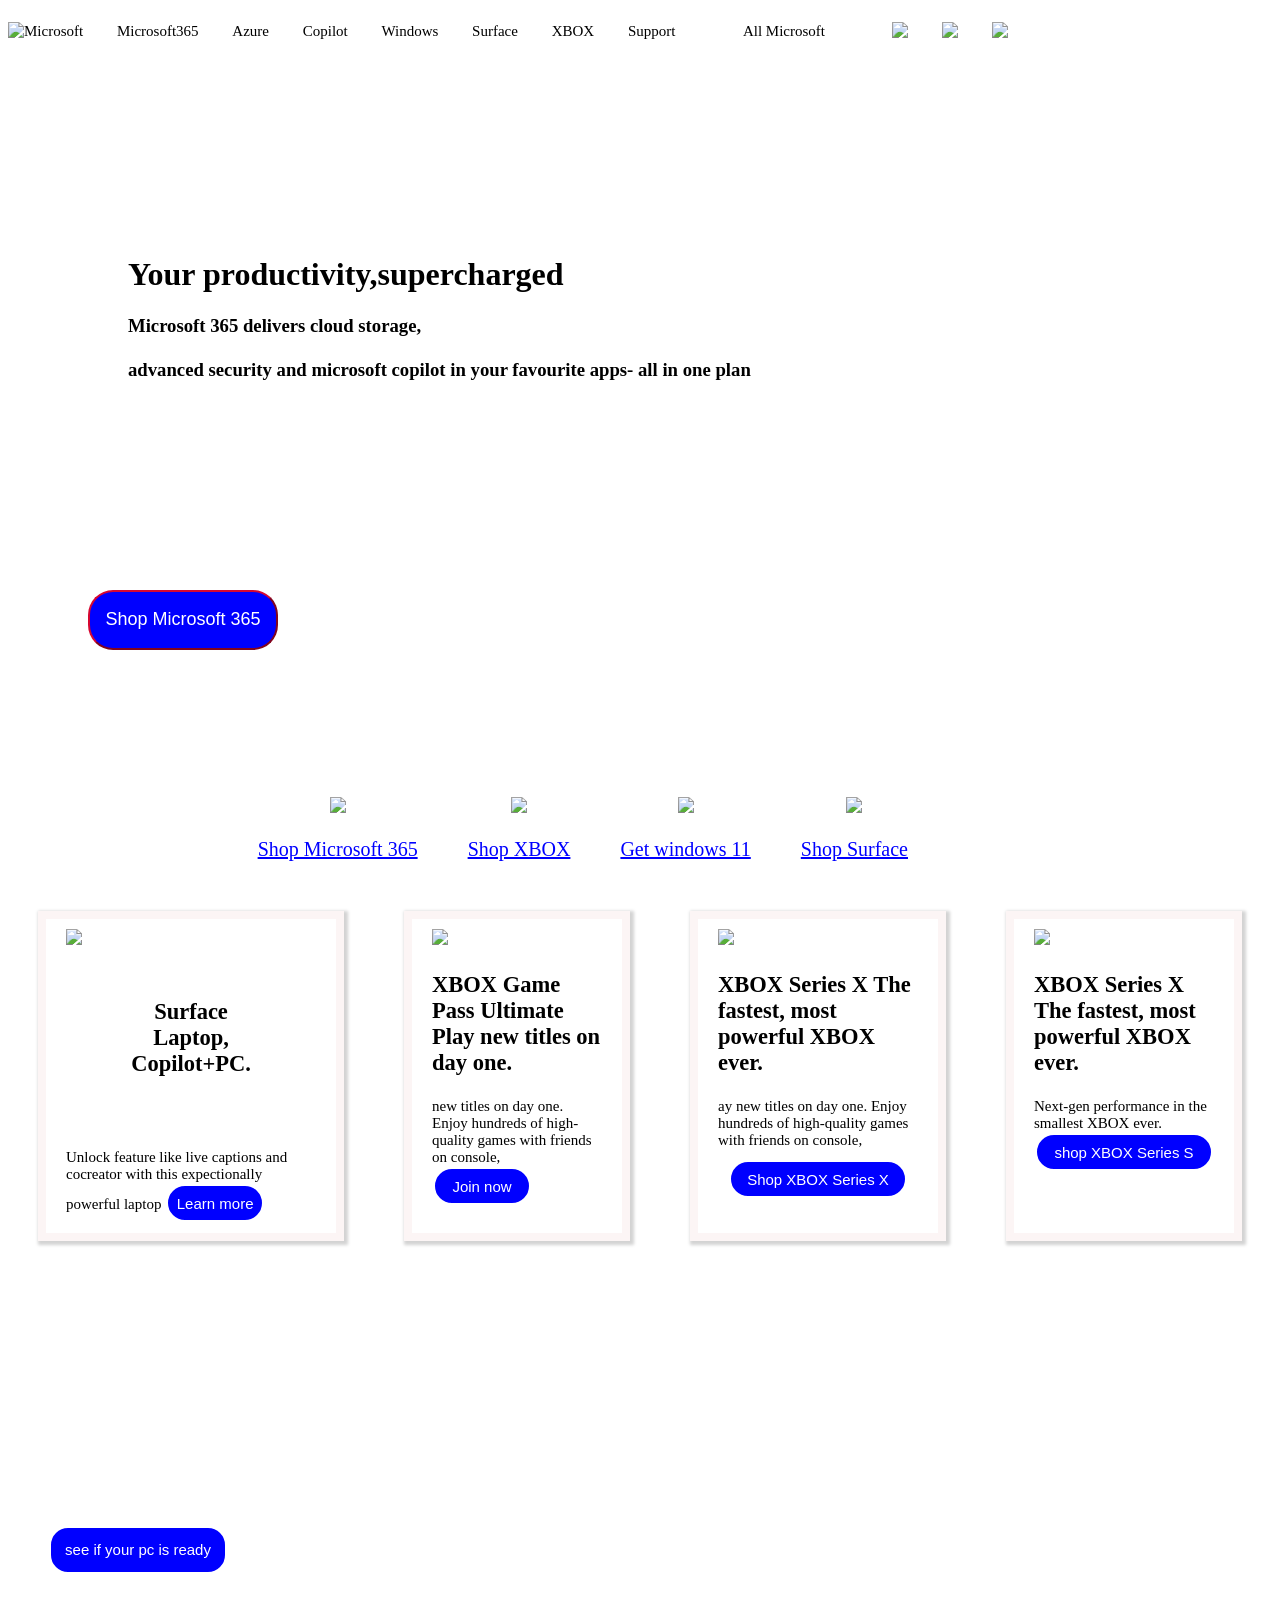
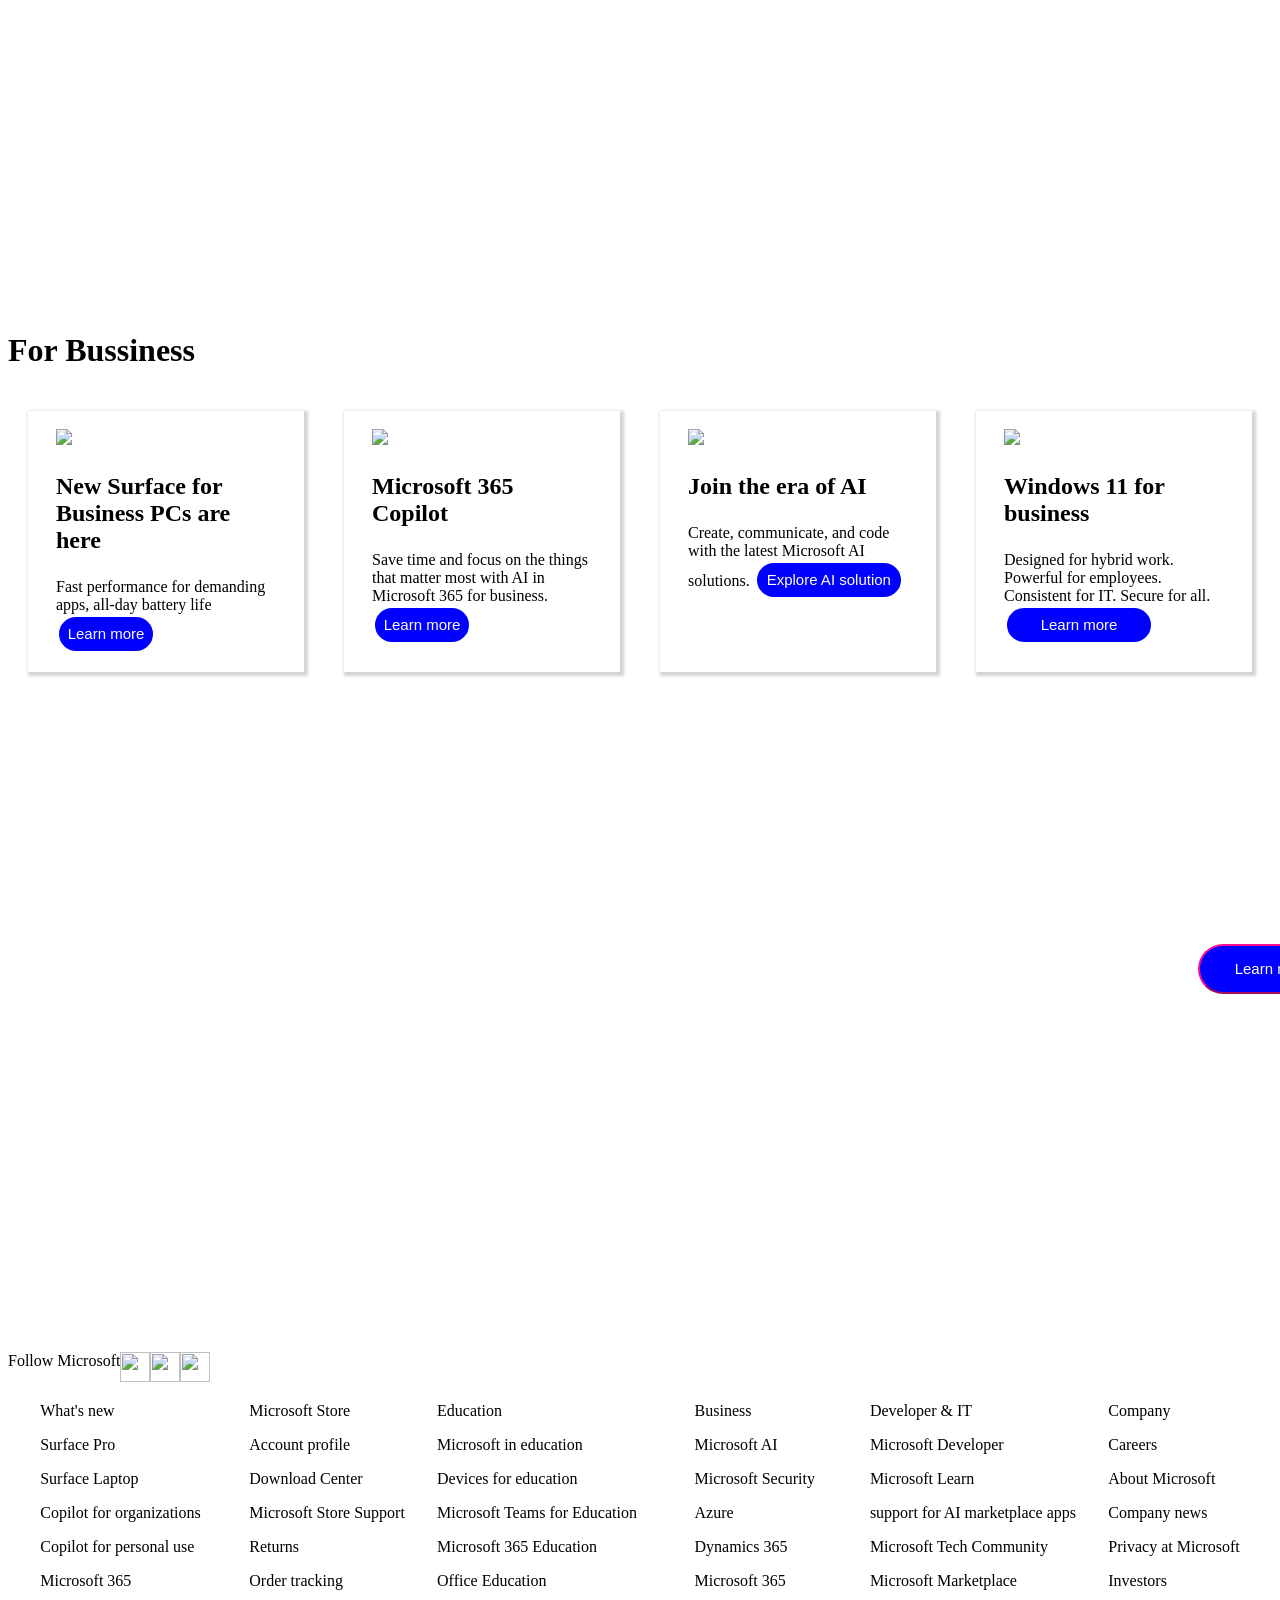
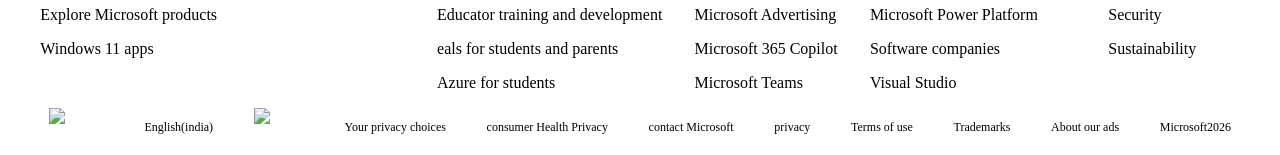
==== index2.html @ d76f89d8 "second commit :Index2 HTML add" ====
<!DOCTYPE html>
<html lang="en">

<head>
    <meta charset="UTF-8">
    <meta name="viewport" content="width=device-width, initial-scale=1.0">
    <title>soft</title>
    <style>
        .soft {
            display: flex;
            justify-content: center;
            align-items: center;
            font-size: 15px;
            justify-content: space-between;
            width: 1000px;

        }


        .head {

            background-image: url(imaa.avif);
            width: 1300px;
            height: 600px;
            margin: 20px;
            padding: 10px 20px 10px 20px;
            border-radius: 8px;
            gap: 300px;


        }

        .para {
            padding: 150px 80px 150px 80px;

        }


        .sm {
            background-color: blue;
            color: white;
            width: 190px;
            height: 60px;
            font-size: 18px;
            padding: 10px 10px 10px 10px;
            margin: 40px;
            border-color: rgb(214, 7, 49);
            border-style: solid 10px;
            border-radius: 25px;
        }

        .images {
            display: grid;
            grid-template-columns: auto auto auto auto;
            width: 900px;
            margin-top: 100px;
            text-align: center;
            color: blue;
            font-size: 20px;
            text-decoration: underline;
            justify-content: end;
            gap: 50px;
        }

        .surface {
            background-color: white;
            color: black;
            text-align: center;
            padding: 20px;
            margin: 30px;
            width: 150px;
            height: 100px;
        }



        .cl {
            font-style: 30px;
            color: white;
            background-color: white;
            display: flex;
            grid-template-columns: auto auto auto auto auto;

        }

        .design {

            width: 1000px;
            height: 500px;
            margin: 180px;
            background-image: url(new.jpg);
            background-size: cover;
            background-position: 1000px;

        }

        .gen {
            display: flex;
            width: 200px;
            margin: 40px;
            background-color: blue;
            color: white;
            font-size: 18px;
        }

        .sl {
            border: solid 8px rgb(252, 245, 245);
            box-shadow: 2px 2px 3px 2px lightgrey;
            margin: 30px;
            width: 300px;
            padding: 10px 20px 10px 20px;
            font-size: 15px;
        }

        .full {
            display: flex;
            grid-template-columns: auto auto auto auto;
        }

        .new {
            border: solid 8px white;
            margin: 20px;
            width: 300px;
            padding: 10px 20px 10px 20px;
            box-shadow: 2px 2px 3px 2px lightgray;
        }

        .whole {
            display: flex;
            grid-template-columns: auto auto auto auto;
        }

        .zz {
            background-color: blue;
            color: white;
            width: 100px;
            height: 40px;
            font-size: 15px;
            border-radius: 25px;
            border: solid;
        }

        .yy {
            background-color: blue;
            color: white;
            width: 100px;
            height: 40px;
            font-size: 15px;
            border-radius: 25px;
            border: solid;
        }

        .ww {
            background-color: blue;
            color: white;
            width: 150px;
            height: 40px;
            font-size: 15px;
            border-radius: 25px;
            border: solid;
        }

        .vv {
            background-color: blue;
            color: white;
            width: 150px;
            height: 40px;
            font-size: 15px;
            border-radius: 25px;
            border: solid;

        }

        .css {
            background-color: blue;
            color: white;
            width: 100px;
            height: 40px;
            font-size: 15px;
            border-radius: 20px;
            border: solid;


        }

        .game {
            background-color: blue;
            color: white;
            width: 100px;
            height: 40px;
            font-size: 15px;
            border-radius: 25px;
            border: solid;
        }

        .ful {
            background-color: blue;
            color: white;
            margin: 10px;
            width: 180px;
            height: 40px;
            font-size: 15px;
            border-radius: 25px;
            border: solid;
        }

        .series {
            background-color: blue;
            color: white;
            width: 180px;
            height: 40px;
            font-size: 15px;
            border-radius: 25px;
            border: solid;
        }



        .fin {
            width: 900px;
            height: 400px;

        }

        .imaa {
            display: flex;
            grid-template-columns: auto;
            width: 300px;

        }

        .bb:hover {
            text-decoration: underline;
            color: mediumvioletred
        }

        .cc:hover {
            text-decoration: underline;
            color: mediumvioletred;
        }

        .dd:hover {
            text-decoration: underline;
            color: mediumvioletred;

        }

        .ee:hover {
            text-decoration: underline;
            color: mediumvioletred;
        }

        .ff:hover {
            text-decoration: underline;
            color: mediumvioletred;
        }

        .gg:hover {
            text-decoration: underline;
            color: mediumvioletred;
        }

        .hh:hover {
            text-decoration: underline;
            color: mediumvioletred;
        }

        .ii:hover {
            text-decoration: underline;
            color: tomato;

        }

        .foot {
            background-image: url(foot.avif);
            width: 1300px;
            height: 600px;
            margin: 20px;
            padding: 10px 20px 10px 20px;
            border-radius: 8px;
            font-size: 20px;
            color: white;
            text-align: right;
            right: 300px;



        }

        .cen {
            background-image: url(design.avif);
            width: 1300px;
            height: 600px;
            margin: 20px;
            padding: 10px 20px 10px 20px;
            border-radius: 8px;
            font-size: 19px;
            color: white;
        }

        .pc {
            background-color: blue;
            color: white;
            width: 180px;
            height: 50px;
            font-size: 15px;
            border: solid;
            border-radius: 20px;

        }

        .chin {
            background-color: blue;
            color: white;
            width: 150px;
            height: 50px;
            font-size: 15px;
            border-radius: 25px;
            border-style: solid 10px;
            border-color: rgb(252, 15, 141);
        }

        .fix :hover {
            text-decoration: underline;
            color: crimson;
        }

        .fix2 :hover {
            text-decoration: underline;
            color: crimson;

        }

        .fix3 :hover {
            text-decoration: underline;
            color: crimson;
        }

        .fix4 :hover {
            text-decoration: underline;
            color: crimson;
        }

        .fix5 :hover {
            text-decoration: underline;
            color: crimson;
        }

        .fix6 :hover {
            text-decoration: underline;
            color: crimson;
        }

        .vini {
            display: flex;
            justify-content: space-evenly;
        }

        .wl {
            display: flex;
            justify-content: space-evenly;
            font-size: 12px;
        }

        .wl :hover {
            text-decoration: underline;
            color: deeppink;
        }

        .last {
            display: flex;
        }
    </style>


</head>

<body>

    <div class="soft">

        <div class="ms">
            <img src="microsoft.png" width="30px" />
        </div>

        <div class="soft">
            <p class="aa">Microsoft</p>

            <p class="bb">Microsoft365</p>

            <p class="cc">Azure</p>

            <p class="dd">Copilot</p>

            <p class="ee">Windows</p>

            <p class="ff">Surface</p>

            <p class="gg">XBOX</p>

            <p class="hh">Support</p>


            <br><br>


            <p class="ii">All Microsoft </p>
            <br><br>

            <div class="sc">
                <img src="see.png" width="20px" />
            </div>


            <div class="sc">
                <img src="shopping-cart.png" width="20px" />
            </div>

            <div class="mm">
                <img src="icon.png" width="30px" />
            </div>

        </div>

    </div>




    <div class="head">

        <div class="para">

            <h1> Your productivity,supercharged</h1>
            <div class="pg">



                <h3> Microsoft 365 delivers cloud storage,
                    <br><br>


                    advanced security and microsoft copilot in your favourite apps- all in one plan
            </div>
            </h3>
        </div>
        <button class="sm">Shop Microsoft 365</button>
    </div>




    <div class="images">
        <div class="image1">
            <img src="microsoft (1).png" width="30px" />
            <p>Shop Microsoft 365</p>
        </div>



        <div class="image2">
            <img src="xbox-logo.png" width="30px" />
            <p>Shop XBOX</p>
        </div>

        <div class="image3">
            <img src="microsoft (1).png" width="30px" />
            <p>Get windows 11</p>
        </div>

        <div class="image4">
            <img src="icons8-surface-48.png" width="30px" />
            <p>Shop Surface</p>
        </div>
    </div>




    <div class="full">
        <div class="sl">
            <img src="laptop.png" width="120px" />
            <h2>
                <p class="surface">Surface Laptop, Copilot+PC.</p>
            </h2>
            Unlock feature like live captions and cocreator with this expectionally powerful laptop
            <button class="css">Learn more</button>
        </div>

        <div class="sl">
            <img src="game.png" width="120px" />
            <h2>
                <p class="xb">XBOX Game Pass Ultimate
                    Play new titles on day one.</p>
            </h2>
            new titles on day one. Enjoy hundreds of high-quality games with friends on console,
            <button class="game">Join now</button>

        </div>


        <div class="sl">
            <img src="xbox.png" width="120px" />
            <h2>
                <p class="xx">XBOX Series X
                    The fastest, most powerful XBOX ever.</p>
            </h2>
            ay new titles on day one. Enjoy hundreds of high-quality games with friends on console,
            <button class="ful">Shop XBOX Series X</button>

        </div>

        <div class="sl">
            <img src="xbox (1).png" width="120px" />
            <h2>
                <p class="xs">XBOX Series X
                    The fastest, most powerful XBOX ever.</p>
            </h2>
            Next-gen performance in the smallest XBOX ever.
            <button class="series">shop XBOX Series S</button>

        </div>
    </div>


    <div class="cen">
        <h1>Designed for life today - and tomorrow</h1>
        <br><br>
        The next-generation of games. Your goals. Friends
        <br><br>
        and family. Windows 11 was made to bring you closer to everything you
        love.
        </p>
        <button class="pc">see if your pc is ready</button>
    </div>


    <h1>For Bussiness</h1>
    <div class="whole">
        <div class="new">
            <img src="windows11.jpg" width="200px" />
            <h2>
                <p class="bs"> New Surface for Business PCs are here</p>
            </h2>
            Fast performance for demanding apps, all-day battery life
            <button class="zz">Learn more</button>
        </div>

        <div class="new">
            <img src="page.jpg" width="200px" />
            <h2>
                <p class="mc">Microsoft 365 Copilot</p>
            </h2>
            Save time and focus on the things that matter most with AI in Microsoft 365 for business.
            <button class="yy">Learn more</button>
        </div>

        <div class="new">
            <img src="blue.jpg" width="200px" />
            <h2>
                <p class="join">Join the era of AI</p>
            </h2>
            Create, communicate, and code with the latest Microsoft AI solutions.
            <button class="ww">Explore AI solution</button>
        </div>

        <div class="new">
            <img src="windows11.jpg" width="200px" />

            <h2>
                <p class="it">Windows 11 for business</p>
            </h2>
            Designed for hybrid work. Powerful for employees. Consistent for IT. Secure for all.
            <button class="vv">Learn more</button>
        </div>

    </div>







    <div class="foot">
        <h2>Less plastic, more plane</h2>
        <br><br>
        From phasing out single-use plastics to monitoring our climate,
        <br><br>
        discover how Microsoft is helping protect
        and support the planet.
        <br><br>

        <button class="chin">Learn more</button>
    </div>
    </div>

    <div class="last">

        <div class="pic1">Follow Microsoft
        </div>
        <div class="pic1">
            <img src="face.avif" width="30px" height="30px" />
        </div>

        <div class="pic1">
            <img src="x.avif" width="30px" height="30px" />
        </div>

        <div class="pic1">
            <img src="YouTube 2x.avif" width="30px" height="30px" />
        </div>
    </div>



    <div class="vini">
        <div class="fix">
            <p class="neww">What's new</p>
            <p class="neww"> Surface Pro</p>
            <p class="neww"> Surface Laptop</p>
            <p class="neww"> Copilot for organizations</p>
            <p class="neww">Copilot for personal use</p>
            <p class="neww"> Microsoft 365</p>
            <p class="neww"> Explore Microsoft products</p>
            <p class="neww"> Windows 11 apps</p>
        </div>

        <div class="fix2">
            <p class="neww">Microsoft Store</p>
            <p class="neww">Account profile</p>
            <p class="neww"> Download Center</p>
            <p class="neww">Microsoft Store Support</p>
            <p class="neww"> Returns</p>
            <p>Order tracking</p>
        </div>

        <div class="fix3">
            <p class="neww">Education</p>
            <p class="neww">Microsoft in education</p>
            <p class="neww"> Devices for education</p>
            <p class="neww">Microsoft Teams for Education</p>
            <p class="neww"> Microsoft 365 Education</p>
            <p class="neww">Office Education</p>
            <p class="neww"> Educator training and development</p>
            <p class="neww">eals for students and parents</p>
            <p class="neww"> Azure for students</p>

        </div>

        <div class="fix4">
            <p class="neww">Business</p>
            <p class="neww"> Microsoft AI</p>
            <p class="neww">Microsoft Security
            <p class="neww">Azure</p>
            <p class="neww"> Dynamics 365</p>
            <p class="neww">Microsoft 365</p>
            <p class="neww"> Microsoft Advertising</p>
            <p class="neww"> Microsoft 365 Copilot</p>
            <p class="neww">Microsoft Teams</p>
        </div>

        <div class="fix5">
            <p class="neww">Developer & IT</p>
            <p class="neww">Microsoft Developer</p>
            <p class="neww">Microsoft Learn</p>
            <p class="neww">support for AI marketplace apps</p>
            <p class="neww">Microsoft Tech Community</p>
            <p class="neww">Microsoft Marketplace</p>
            <p class="neww"> Microsoft Power Platform</p>
            <p class="neww"> Software companies </p>
            <p class="neww">Visual Studio</p>
        </div>

        <div class="fix6">
            <p class="neww">Company</p>
            <p class="neww">Careers</p>
            <p class="neww">About Microsoft</p>
            <p class="neww"> Company news</p>
            <p class="neww">Privacy at Microsoft</p>
            <p class="neww">Investors</p>
            <p class="neww">Security</p>
            <p class="neww"> Sustainability</p>
        </div>

    </div>

    <div class="wl">
        <img src="icons8-earth-50.png" width="55px" />
        <p class="lan">English(india)</p>

        <img src="choices.png" width="50px" />

        <p class="choices">Your privacy choices</p>

        <p class="choices">consumer Health Privacy</p>

        <p class="choices">contact Microsoft</p>

        <p class="choices">privacy</p>

        <p class="choices">Terms of use</p>

        <p class="choices">Trademarks</p>

        <p class="choices">About our ads</p>

        <p class="choices">Microsoft2026</p>

    </div>

</body>

</html>
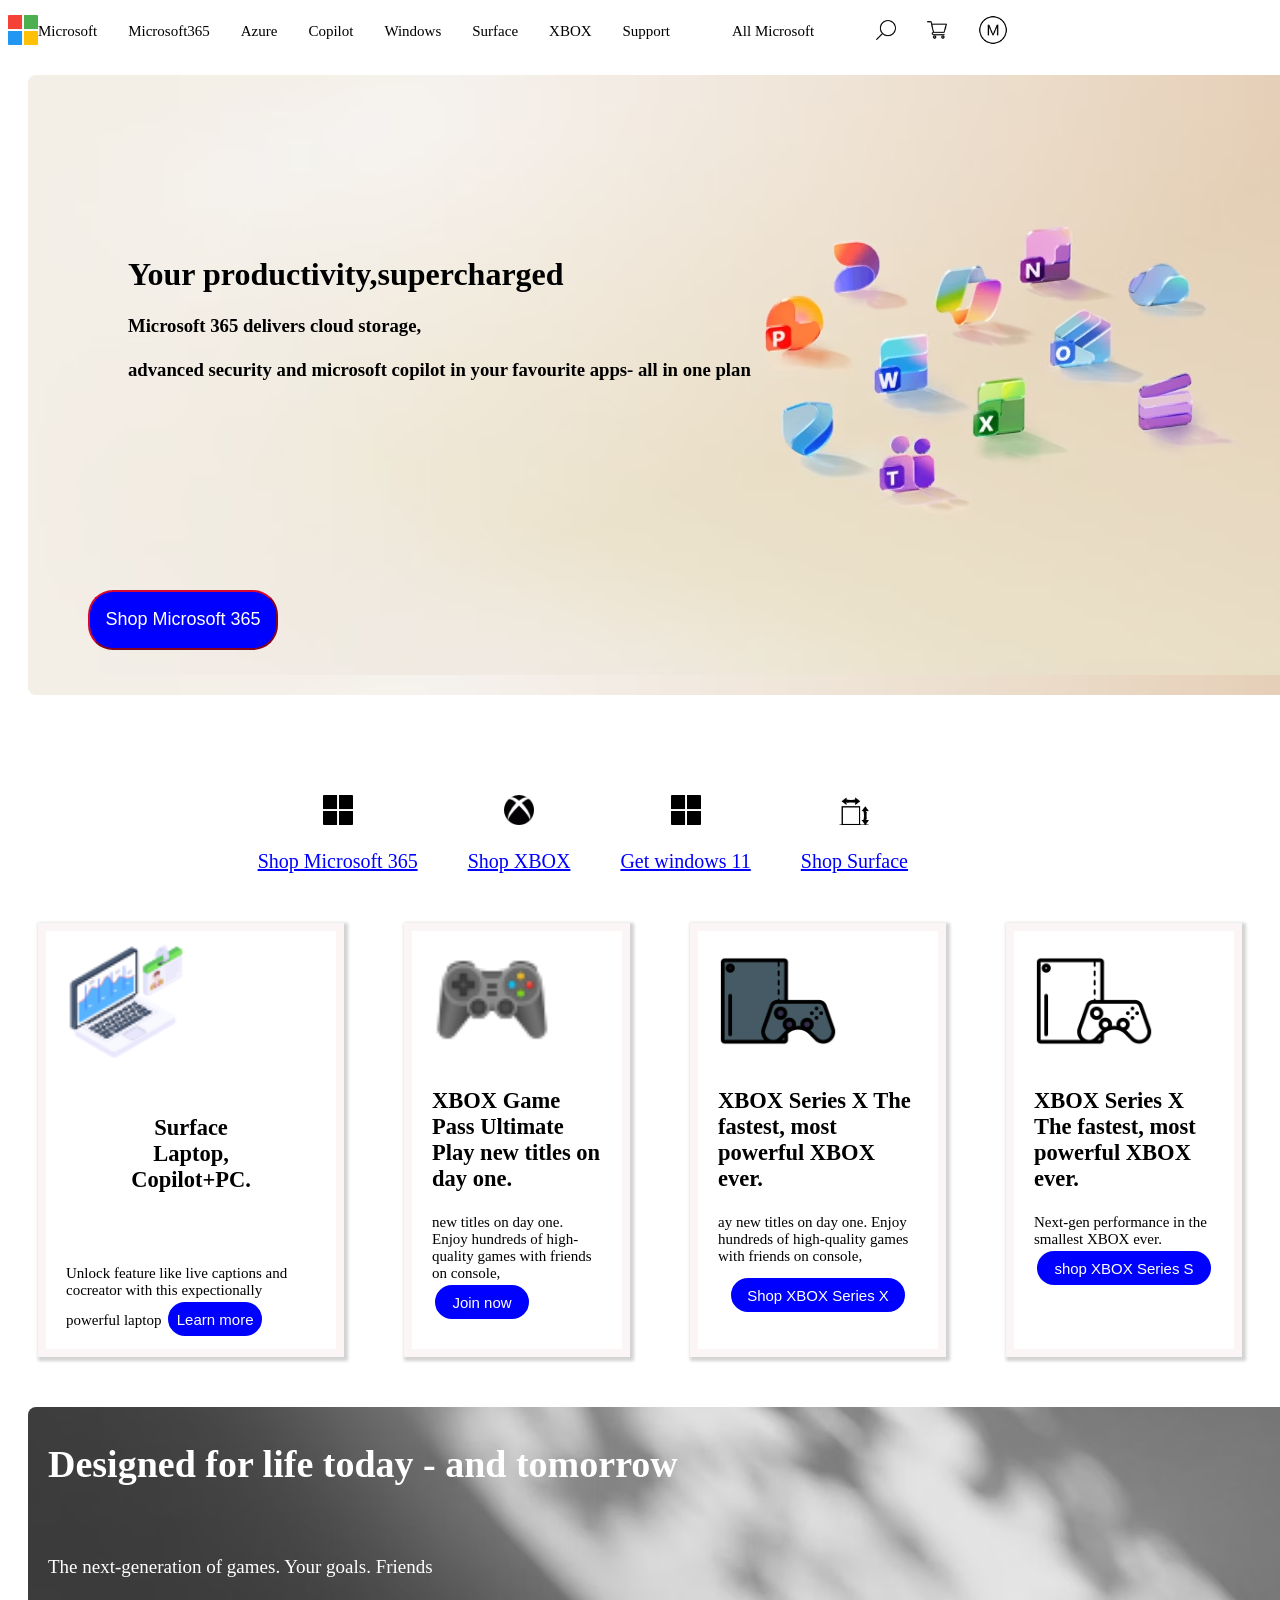
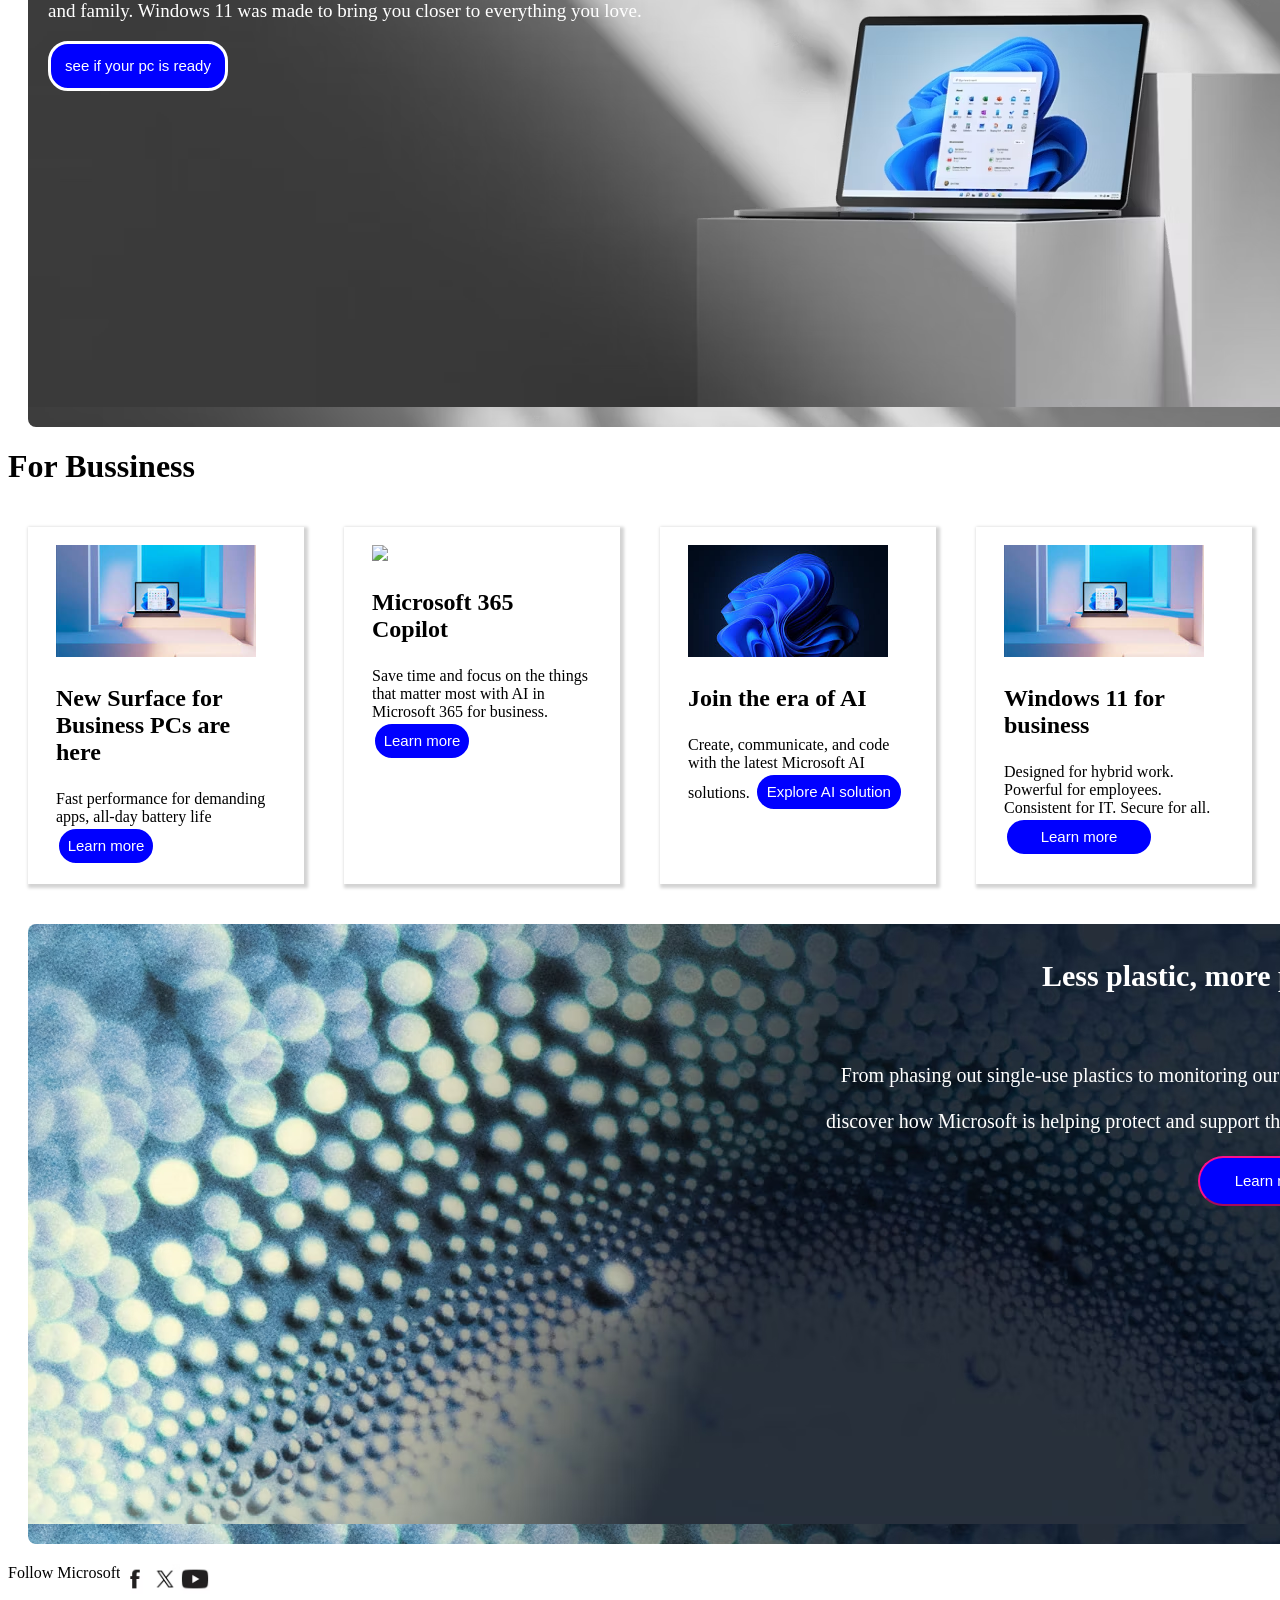
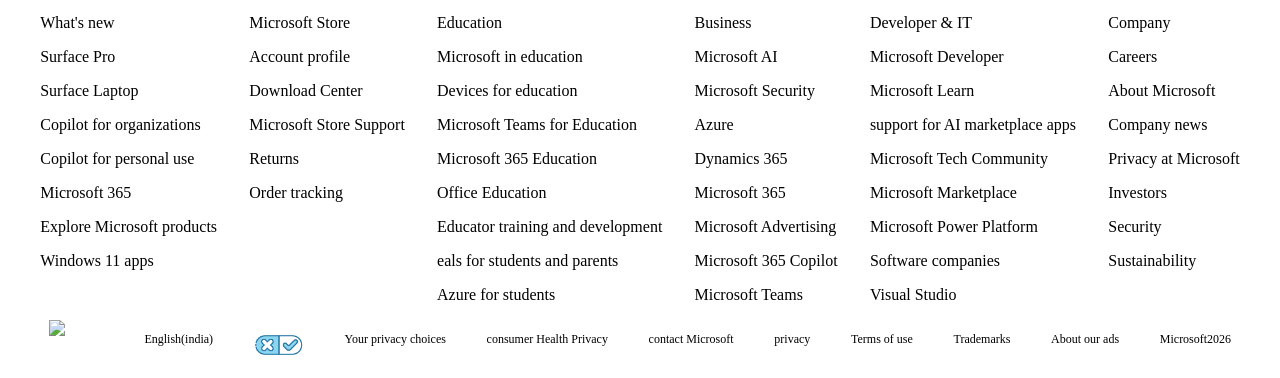
==== commit d8a6deca: "add new content" ====
--- a/index2.html
+++ b/index2.html
@@ -5,374 +5,7 @@
     <meta charset="UTF-8">
     <meta name="viewport" content="width=device-width, initial-scale=1.0">
     <title>soft</title>
-    <style>
-        .soft {
-            display: flex;
-            justify-content: center;
-            align-items: center;
-            font-size: 15px;
-            justify-content: space-between;
-            width: 1000px;
-
-        }
-
-
-        .head {
-
-            background-image: url(imaa.avif);
-            width: 1300px;
-            height: 600px;
-            margin: 20px;
-            padding: 10px 20px 10px 20px;
-            border-radius: 8px;
-            gap: 300px;
-
-
-        }
-
-        .para {
-            padding: 150px 80px 150px 80px;
-
-        }
-
-
-        .sm {
-            background-color: blue;
-            color: white;
-            width: 190px;
-            height: 60px;
-            font-size: 18px;
-            padding: 10px 10px 10px 10px;
-            margin: 40px;
-            border-color: rgb(214, 7, 49);
-            border-style: solid 10px;
-            border-radius: 25px;
-        }
-
-        .images {
-            display: grid;
-            grid-template-columns: auto auto auto auto;
-            width: 900px;
-            margin-top: 100px;
-            text-align: center;
-            color: blue;
-            font-size: 20px;
-            text-decoration: underline;
-            justify-content: end;
-            gap: 50px;
-        }
-
-        .surface {
-            background-color: white;
-            color: black;
-            text-align: center;
-            padding: 20px;
-            margin: 30px;
-            width: 150px;
-            height: 100px;
-        }
-
-
-
-        .cl {
-            font-style: 30px;
-            color: white;
-            background-color: white;
-            display: flex;
-            grid-template-columns: auto auto auto auto auto;
-
-        }
-
-        .design {
-
-            width: 1000px;
-            height: 500px;
-            margin: 180px;
-            background-image: url(new.jpg);
-            background-size: cover;
-            background-position: 1000px;
-
-        }
-
-        .gen {
-            display: flex;
-            width: 200px;
-            margin: 40px;
-            background-color: blue;
-            color: white;
-            font-size: 18px;
-        }
-
-        .sl {
-            border: solid 8px rgb(252, 245, 245);
-            box-shadow: 2px 2px 3px 2px lightgrey;
-            margin: 30px;
-            width: 300px;
-            padding: 10px 20px 10px 20px;
-            font-size: 15px;
-        }
-
-        .full {
-            display: flex;
-            grid-template-columns: auto auto auto auto;
-        }
-
-        .new {
-            border: solid 8px white;
-            margin: 20px;
-            width: 300px;
-            padding: 10px 20px 10px 20px;
-            box-shadow: 2px 2px 3px 2px lightgray;
-        }
-
-        .whole {
-            display: flex;
-            grid-template-columns: auto auto auto auto;
-        }
-
-        .zz {
-            background-color: blue;
-            color: white;
-            width: 100px;
-            height: 40px;
-            font-size: 15px;
-            border-radius: 25px;
-            border: solid;
-        }
-
-        .yy {
-            background-color: blue;
-            color: white;
-            width: 100px;
-            height: 40px;
-            font-size: 15px;
-            border-radius: 25px;
-            border: solid;
-        }
-
-        .ww {
-            background-color: blue;
-            color: white;
-            width: 150px;
-            height: 40px;
-            font-size: 15px;
-            border-radius: 25px;
-            border: solid;
-        }
-
-        .vv {
-            background-color: blue;
-            color: white;
-            width: 150px;
-            height: 40px;
-            font-size: 15px;
-            border-radius: 25px;
-            border: solid;
-
-        }
-
-        .css {
-            background-color: blue;
-            color: white;
-            width: 100px;
-            height: 40px;
-            font-size: 15px;
-            border-radius: 20px;
-            border: solid;
-
-
-        }
-
-        .game {
-            background-color: blue;
-            color: white;
-            width: 100px;
-            height: 40px;
-            font-size: 15px;
-            border-radius: 25px;
-            border: solid;
-        }
-
-        .ful {
-            background-color: blue;
-            color: white;
-            margin: 10px;
-            width: 180px;
-            height: 40px;
-            font-size: 15px;
-            border-radius: 25px;
-            border: solid;
-        }
-
-        .series {
-            background-color: blue;
-            color: white;
-            width: 180px;
-            height: 40px;
-            font-size: 15px;
-            border-radius: 25px;
-            border: solid;
-        }
-
-
-
-        .fin {
-            width: 900px;
-            height: 400px;
-
-        }
-
-        .imaa {
-            display: flex;
-            grid-template-columns: auto;
-            width: 300px;
-
-        }
-
-        .bb:hover {
-            text-decoration: underline;
-            color: mediumvioletred
-        }
-
-        .cc:hover {
-            text-decoration: underline;
-            color: mediumvioletred;
-        }
-
-        .dd:hover {
-            text-decoration: underline;
-            color: mediumvioletred;
-
-        }
-
-        .ee:hover {
-            text-decoration: underline;
-            color: mediumvioletred;
-        }
-
-        .ff:hover {
-            text-decoration: underline;
-            color: mediumvioletred;
-        }
-
-        .gg:hover {
-            text-decoration: underline;
-            color: mediumvioletred;
-        }
-
-        .hh:hover {
-            text-decoration: underline;
-            color: mediumvioletred;
-        }
-
-        .ii:hover {
-            text-decoration: underline;
-            color: tomato;
-
-        }
-
-        .foot {
-            background-image: url(foot.avif);
-            width: 1300px;
-            height: 600px;
-            margin: 20px;
-            padding: 10px 20px 10px 20px;
-            border-radius: 8px;
-            font-size: 20px;
-            color: white;
-            text-align: right;
-            right: 300px;
-
-
-
-        }
-
-        .cen {
-            background-image: url(design.avif);
-            width: 1300px;
-            height: 600px;
-            margin: 20px;
-            padding: 10px 20px 10px 20px;
-            border-radius: 8px;
-            font-size: 19px;
-            color: white;
-        }
-
-        .pc {
-            background-color: blue;
-            color: white;
-            width: 180px;
-            height: 50px;
-            font-size: 15px;
-            border: solid;
-            border-radius: 20px;
-
-        }
-
-        .chin {
-            background-color: blue;
-            color: white;
-            width: 150px;
-            height: 50px;
-            font-size: 15px;
-            border-radius: 25px;
-            border-style: solid 10px;
-            border-color: rgb(252, 15, 141);
-        }
-
-        .fix :hover {
-            text-decoration: underline;
-            color: crimson;
-        }
-
-        .fix2 :hover {
-            text-decoration: underline;
-            color: crimson;
-
-        }
-
-        .fix3 :hover {
-            text-decoration: underline;
-            color: crimson;
-        }
-
-        .fix4 :hover {
-            text-decoration: underline;
-            color: crimson;
-        }
-
-        .fix5 :hover {
-            text-decoration: underline;
-            color: crimson;
-        }
-
-        .fix6 :hover {
-            text-decoration: underline;
-            color: crimson;
-        }
-
-        .vini {
-            display: flex;
-            justify-content: space-evenly;
-        }
-
-        .wl {
-            display: flex;
-            justify-content: space-evenly;
-            font-size: 12px;
-        }
-
-        .wl :hover {
-            text-decoration: underline;
-            color: deeppink;
-        }
-
-        .last {
-            display: flex;
-        }
-    </style>
-
-
+    <link rel="stylesheet" href="min.css">
 </head>
 
 <body>
--- a/min.css
+++ b/min.css
@@ -0,0 +1,364 @@
+.soft {
+    display: flex;
+    justify-content: center;
+    align-items: center;
+    font-size: 15px;
+    justify-content: space-between;
+    width: 1000px;
+
+}
+
+
+.head {
+
+    background-image: url(imaa.avif);
+    width: 1300px;
+    height: 600px;
+    margin: 20px;
+    padding: 10px 20px 10px 20px;
+    border-radius: 8px;
+    gap: 300px;
+
+
+}
+
+.para {
+    padding: 150px 80px 150px 80px;
+
+}
+
+
+.sm {
+    background-color: blue;
+    color: white;
+    width: 190px;
+    height: 60px;
+    font-size: 18px;
+    padding: 10px 10px 10px 10px;
+    margin: 40px;
+    border-color: rgb(214, 7, 49);
+    border-style: solid 10px;
+    border-radius: 25px;
+}
+
+.images {
+    display: grid;
+    grid-template-columns: auto auto auto auto;
+    width: 900px;
+    margin-top: 100px;
+    text-align: center;
+    color: blue;
+    font-size: 20px;
+    text-decoration: underline;
+    justify-content: end;
+    gap: 50px;
+}
+
+.surface {
+    background-color: white;
+    color: black;
+    text-align: center;
+    padding: 20px;
+    margin: 30px;
+    width: 150px;
+    height: 100px;
+}
+
+
+
+.cl {
+    font-style: 30px;
+    color: white;
+    background-color: white;
+    display: flex;
+    grid-template-columns: auto auto auto auto auto;
+
+}
+
+.design {
+
+    width: 1000px;
+    height: 500px;
+    margin: 180px;
+    background-image: url(new.jpg);
+    background-size: cover;
+    background-position: 1000px;
+
+}
+
+.gen {
+    display: flex;
+    width: 200px;
+    margin: 40px;
+    background-color: blue;
+    color: white;
+    font-size: 18px;
+}
+
+.sl {
+    border: solid 8px rgb(252, 245, 245);
+    box-shadow: 2px 2px 3px 2px lightgrey;
+    margin: 30px;
+    width: 300px;
+    padding: 10px 20px 10px 20px;
+    font-size: 15px;
+}
+
+.full {
+    display: flex;
+    grid-template-columns: auto auto auto auto;
+}
+
+.new {
+    border: solid 8px white;
+    margin: 20px;
+    width: 300px;
+    padding: 10px 20px 10px 20px;
+    box-shadow: 2px 2px 3px 2px lightgray;
+}
+
+.whole {
+    display: flex;
+    grid-template-columns: auto auto auto auto;
+}
+
+.zz {
+    background-color: blue;
+    color: white;
+    width: 100px;
+    height: 40px;
+    font-size: 15px;
+    border-radius: 25px;
+    border: solid;
+}
+
+.yy {
+    background-color: blue;
+    color: white;
+    width: 100px;
+    height: 40px;
+    font-size: 15px;
+    border-radius: 25px;
+    border: solid;
+}
+
+.ww {
+    background-color: blue;
+    color: white;
+    width: 150px;
+    height: 40px;
+    font-size: 15px;
+    border-radius: 25px;
+    border: solid;
+}
+
+.vv {
+    background-color: blue;
+    color: white;
+    width: 150px;
+    height: 40px;
+    font-size: 15px;
+    border-radius: 25px;
+    border: solid;
+
+}
+
+.css {
+    background-color: blue;
+    color: white;
+    width: 100px;
+    height: 40px;
+    font-size: 15px;
+    border-radius: 20px;
+    border: solid;
+
+
+}
+
+.game {
+    background-color: blue;
+    color: white;
+    width: 100px;
+    height: 40px;
+    font-size: 15px;
+    border-radius: 25px;
+    border: solid;
+}
+
+.ful {
+    background-color: blue;
+    color: white;
+    margin: 10px;
+    width: 180px;
+    height: 40px;
+    font-size: 15px;
+    border-radius: 25px;
+    border: solid;
+}
+
+.series {
+    background-color: blue;
+    color: white;
+    width: 180px;
+    height: 40px;
+    font-size: 15px;
+    border-radius: 25px;
+    border: solid;
+}
+
+
+
+.fin {
+    width: 900px;
+    height: 400px;
+
+}
+
+.imaa {
+    display: flex;
+    grid-template-columns: auto;
+    width: 300px;
+
+}
+
+.bb:hover {
+    text-decoration: underline;
+    color: mediumvioletred
+}
+
+.cc:hover {
+    text-decoration: underline;
+    color: mediumvioletred;
+}
+
+.dd:hover {
+    text-decoration: underline;
+    color: mediumvioletred;
+
+}
+
+.ee:hover {
+    text-decoration: underline;
+    color: mediumvioletred;
+}
+
+.ff:hover {
+    text-decoration: underline;
+    color: mediumvioletred;
+}
+
+.gg:hover {
+    text-decoration: underline;
+    color: mediumvioletred;
+}
+
+.hh:hover {
+    text-decoration: underline;
+    color: mediumvioletred;
+}
+
+.ii:hover {
+    text-decoration: underline;
+    color: tomato;
+
+}
+
+.foot {
+    background-image: url(foot.avif);
+    width: 1300px;
+    height: 600px;
+    margin: 20px;
+    padding: 10px 20px 10px 20px;
+    border-radius: 8px;
+    font-size: 20px;
+    color: white;
+    text-align: right;
+    right: 300px;
+
+
+
+}
+
+.cen {
+    background-image: url(design.avif);
+    width: 1300px;
+    height: 600px;
+    margin: 20px;
+    padding: 10px 20px 10px 20px;
+    border-radius: 8px;
+    font-size: 19px;
+    color: white;
+}
+
+.pc {
+    background-color: blue;
+    color: white;
+    width: 180px;
+    height: 50px;
+    font-size: 15px;
+    border: solid;
+    border-radius: 20px;
+
+}
+
+.chin {
+    background-color: blue;
+    color: white;
+    width: 150px;
+    height: 50px;
+    font-size: 15px;
+    border-radius: 25px;
+    border-style: solid 10px;
+    border-color: rgb(252, 15, 141);
+}
+
+.fix :hover {
+    text-decoration: underline;
+    color: crimson;
+}
+
+.fix2 :hover {
+    text-decoration: underline;
+    color: crimson;
+
+}
+
+.fix3 :hover {
+    text-decoration: underline;
+    color: crimson;
+}
+
+.fix4 :hover {
+    text-decoration: underline;
+    color: crimson;
+}
+
+.fix5 :hover {
+    text-decoration: underline;
+    color: crimson;
+}
+
+.fix6 :hover {
+    text-decoration: underline;
+    color: crimson;
+}
+
+.vini {
+    display: flex;
+    justify-content: space-evenly;
+}
+
+.wl {
+    display: flex;
+    justify-content: space-evenly;
+    font-size: 12px;
+}
+
+.wl :hover {
+    text-decoration: underline;
+    color: deeppink;
+}
+
+.last {
+    display: flex;
+}
